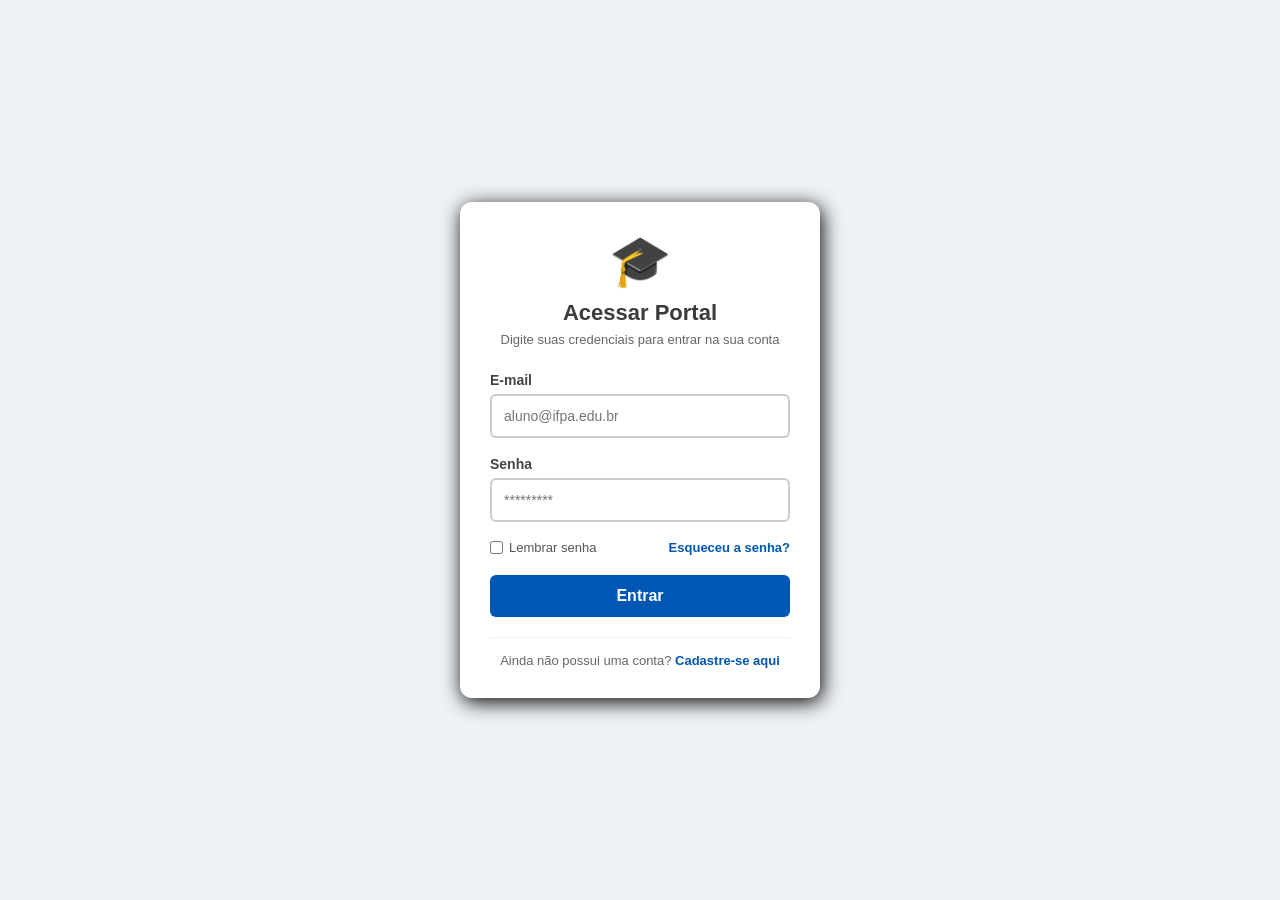
==== login.html @ 5a27f030 "Portal do Aluno Revisado" ====
<!DOCTYPE html>
<html lang="pt-br">
<head>
    <meta charset="UTF-8">
    <meta name="viewport" content="width=device-width, initial-scale=1.0">
    <title>Portal do Aluno</title>
    <link rel="stylesheet" href="css/login.css">
</head>
<body>
    <main class="container-login">
        <section class="card-login">
            <div class="cabecalho-card">
            <div class="logo-icone">&#x1F393</div>
            <h2>Acessar Portal</h2>
            <p> Digite suas credenciais para entrar na sua conta</p>
            </div>

            <form id="form-login" action='/login' method="post">
                <div class="grupo-campo">
                    <label for="email">E-mail</label>
                    <input type="email" id="email" name="email" 
                    placeholder="aluno@ifpa.edu.br" required>
                </div>

                <div class="grupo-campo">
                    <label for="senha">Senha</label>
                    <input type="password" id="senha" name="senha" 
                    placeholder="*********" required>
                </div>

                <div class="opcoes-login">
                   <label class="lembrar-senha">
                    <input type="checkbox" name="lembrar-senha" id="lembrar-senha">
                    <span> Lembrar senha </span>
                   </label>
                   <a href="#" class="esqueceu-senha">Esqueceu a senha?</a>
                </div>

                <button type="submit" class="btn-login" id="btn-login">Entrar</button>
             </form>

             <div class="rodape-card">
                <p>Ainda não possui uma conta? 
                    <a href="cadastro.html">Cadastre-se aqui</a></p>
            </div>
        </section>
    </main>
    <script src="js/login.js"></script>
</body>
</html>
---- css/login.css ----
* {
    box-sizing: border-box;
    margin: 0;
    padding: 0;
}

body {
    font-family: Arial, Helvetica, sans-serif;
    background-color: #eef2f5;
    min-height: 100vh;
    display: flex;
    justify-content: center;
    align-items: center;
}

.container-login {
    width:100%;
    max-width: 400px;
    padding: 20px;
}

.card-login {
    width: 100%;
    background-color: #ffffff;
    padding: 30px;
    border-radius: 12px;
    box-shadow: 2px 4px 20px rgba(0, 0, 0, 1);
}

.cabecalho-card {
    text-align: center;
    margin-bottom: 25px;
}

.logo-icone{
    font-size: 50px;
    margin-bottom: 10px;
}

.cabecalho-card h2{
    color:  #3c3a3a;
    font-size: 22px;
    margin-bottom: 6px;
}
.cabecalho-card p {
    color: #666666;
    font-size: 13px;
}
.grupo-campo {
    margin-bottom: 18px;
}
.grupo-campo label {
    display: block;
    margin-bottom: 6px;
    font-size: 14px;
    color: #444444;
    font-weight: bold;
}
.grupo-campo input {
    width: 100%;
    padding: 12px;
    border: 2px solid #cccccc;
    border-radius: 6px;
    font-size: 14px;
    transition: border-color 0.3s, 
    background-color 0.3s;
}
.grupo-campo input:focus{
    outline:none;
    border-color: #0056b3;
}
.grupo-campo input.campo-valido{
    border-color: #1e8f39;
    background-color:  #f4fff6;
}
.opcoes-login {
    display: flex;
    justify-content: space-between;
    align-items: center;
    margin-bottom: 20px;
    font-size: 13px;
}
.lembrar-senha {
    display:flex;
    align-items: center;
    gap: 6px;
    color: #555555;
    cursor:pointer;
}
.esqueceu-senha {
    color: #0056b3;
    text-decoration: none;
    font-weight: bold;
    transition: color 0.3s;
}
.esqueceu-senha:hover{
    color: #003d80;
    text-decoration: underline;
}
.btn-login {
    width: 100%;
    padding: 12px;
    background-color: #0056b3;
    color: #ffffff;
    border: none;
    border-radius: 6px;
    font-size: 16px;
    font-weight: bold;
    cursor: pointer;
    transition: background-color 0.3s, 
    transform 0.2s, box-shadow 0.2s;
}
.btn-login:hover {
    background-color: #003d80;
    transform: translateY(-2px);
    box-shadow: 2px 4px 12px;
}
.btn-login:active {
    transform: translateY(0);
}
.rodape-card{
    text-align: center;
    margin-top: 20px;
    padding-top: 15px;
    border-top: 1px solid #eeeeee;
    font-size: 13px;
    color: #666666;
}
.rodape-card a{
    color: #0056b3;
    text-decoration: none;
    font-weight: bold;
}
.rodape-card a:hover{
    text-decoration: underline;
}
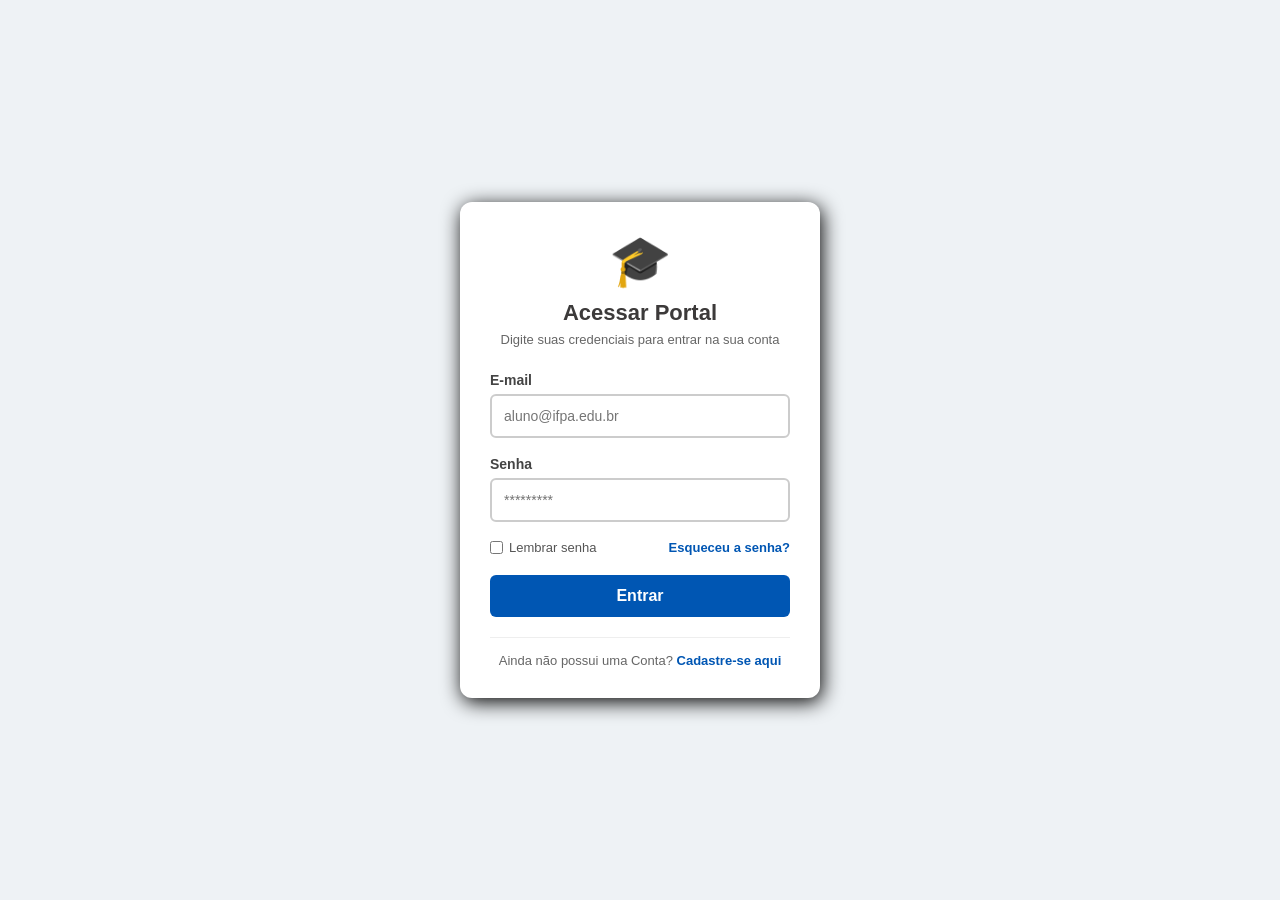
==== commit cc03688f: "alteração de letra no login" ====
--- a/login.html
+++ b/login.html
@@ -40,7 +40,7 @@
              </form>
 
              <div class="rodape-card">
-                <p>Ainda não possui uma conta? 
+                <p>Ainda não possui uma Conta? 
                     <a href="cadastro.html">Cadastre-se aqui</a></p>
             </div>
         </section>
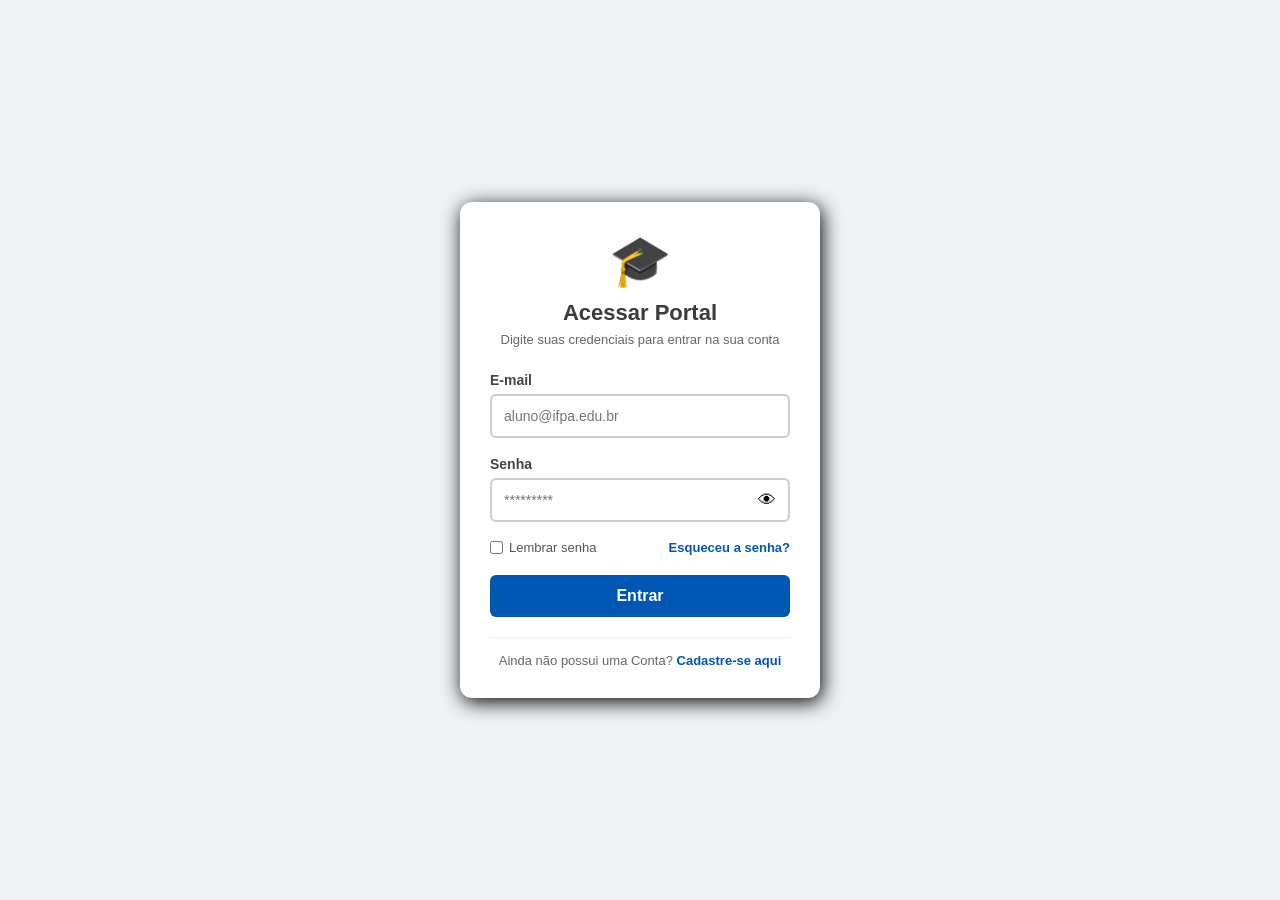
==== commit 41adefad: "CEP preenchido com API online" ====
--- a/login.html
+++ b/login.html
@@ -24,8 +24,13 @@
 
                 <div class="grupo-campo">
                     <label for="senha">Senha</label>
-                    <input type="password" id="senha" name="senha" 
-                    placeholder="*********" required>
+                    <div class="campo-senha">
+                        <input type="password" id="senha" name="senha" 
+                        placeholder="*********"  required>
+                        <button type="button" class="btn-ver-senha" id="btn-ver-senha"> 
+                            &#x1F441
+                        </button>
+                    </div>
                 </div>
 
                 <div class="opcoes-login">
--- a/css/login.css
+++ b/css/login.css
@@ -133,4 +133,26 @@
 }
 .rodape-card a:hover{
     text-decoration: underline;
+}
+.campo-senha{
+    position:relative;
+}
+
+.campo-senha {
+    position: relative;
+}
+.campo-senha input {
+    padding-right: 45px; /* evita o texto ficar embaixo do olhinho */
+}
+.btn-ver-senha {
+    position: absolute;
+    right: 10px;
+    top: 50%;
+    transform: translateY(-50%);
+    background: none;
+    border: none;
+    cursor: pointer;
+    font-size: 18px;
+    line-height: 1;
+    padding: 4px;
 }
